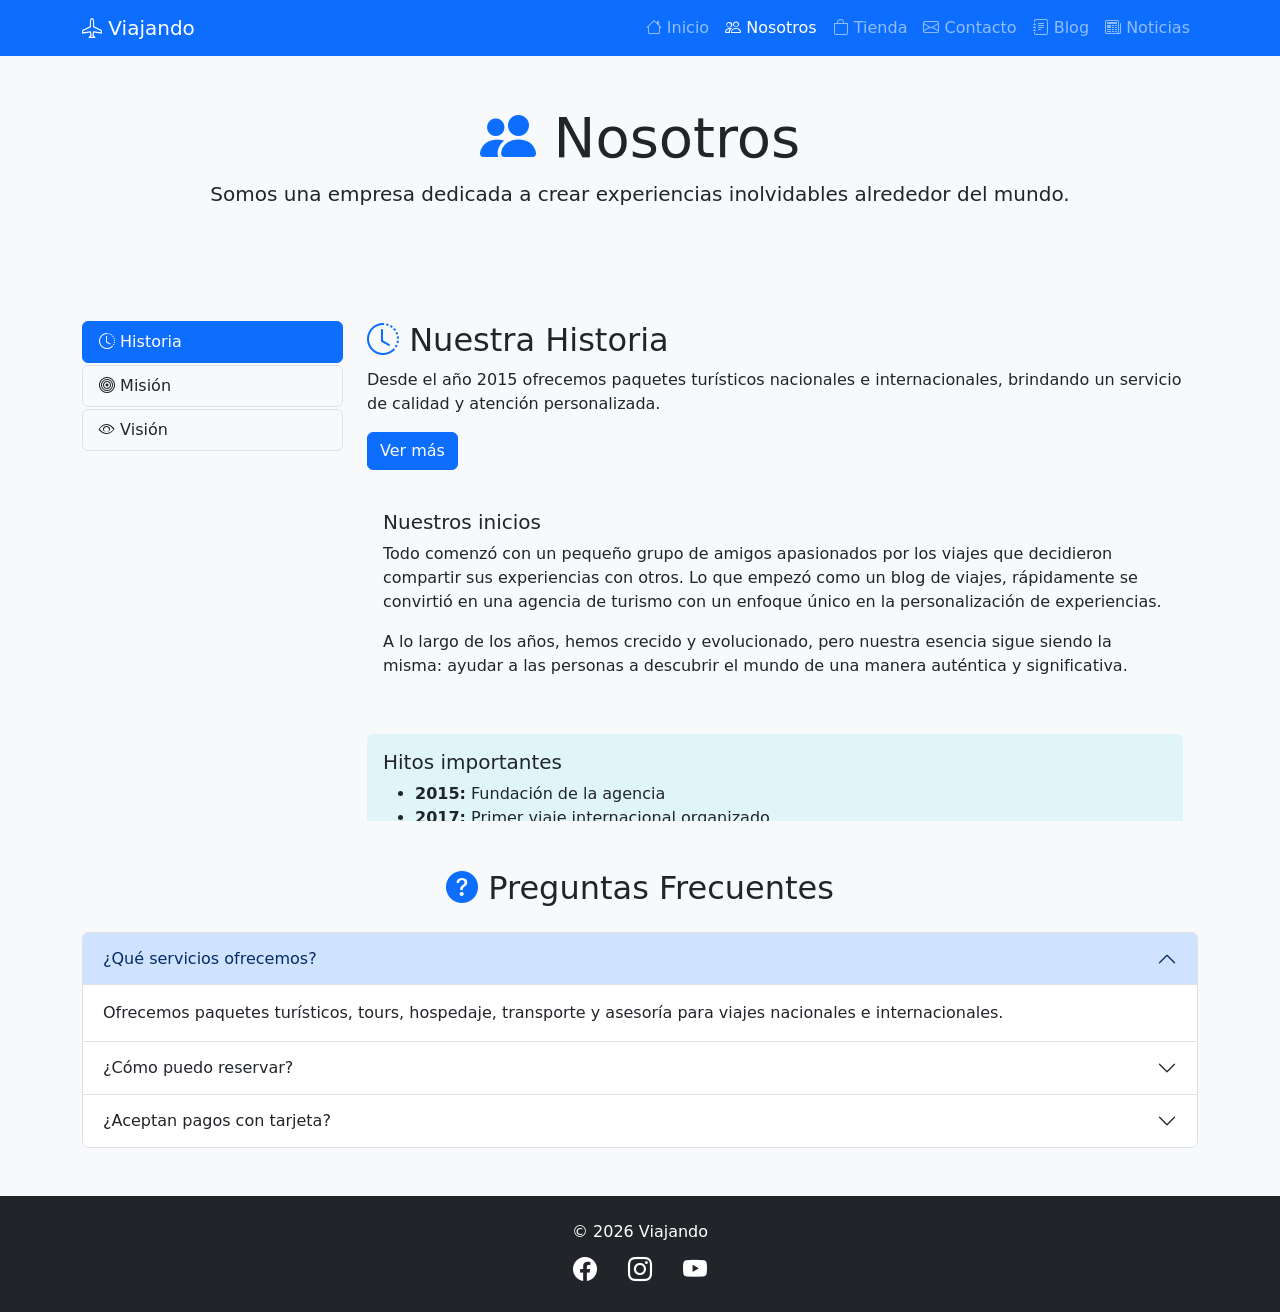
==== nosotros.html @ 7eadfa08 "Add files via upload" ====
<!doctype html>
<html lang="es">
<head>
    <meta charset="UTF-8">
    <meta name="viewport" content="width=device-width, initial-scale=1">

    <title>Nosotros | Viajando</title>

    <link href="https://cdn.jsdelivr.net/npm/bootstrap@5.3.7/dist/css/bootstrap.min.css" rel="stylesheet">

    <link rel="stylesheet"
        href="https://cdn.jsdelivr.net/npm/bootstrap-icons@1.13.1/font/bootstrap-icons.min.css">

    <link rel="stylesheet" href="styles/styles.css">

    <style>
        /* Estilos para el contenedor con scroll */
        .scroll-container {
            max-height: 500px;
            /* Altura máxima del contenedor con scroll */
            overflow-y: auto;
            /* Scroll vertical */
            padding-right: 15px;
            /* Espacio para el scroll */
            scroll-behavior: smooth;
            /* Transición suave al hacer scroll */
        }

        /* Estilos para el menú fijo */
        .menu-fijo {
            position: sticky;
            top: 80px;
            /* Espacio desde la parte superior */
        }

        /* Estilos para que las secciones ocupen todo el ancho */
        .scroll-container section {
            scroll-margin-top: 20px;
            /* Margen para que al hacer scroll no quede pegado al borde */
        }

        /* Estilo para el enlace activo en el menú */
        #menuNosotros .nav-link.active {
            background-color: #0d6efd;
            color: white !important;
            border-color: #0d6efd;
        }

        #menuNosotros .nav-link {
            color: #212529;
            border: 1px solid #dee2e6;
            border-radius: 0.375rem;
            margin-bottom: 0.125rem;
            cursor: pointer;
        }

        #menuNosotros .nav-link:hover {
            background-color: #e9ecef;
        }
    </style>
</head>

<body>

    <!-- NAVBAR -->

    <nav class="navbar navbar-expand-lg navbar-dark bg-primary sticky-top">
        <div class="container">

            <a class="navbar-brand" href="index.html">
                <i class="bi bi-airplane"></i>
                Viajando
            </a>

            <button class="navbar-toggler"
                type="button"
                data-bs-toggle="collapse"
                data-bs-target="#menu">

                <span class="navbar-toggler-icon"></span>

            </button>

            <div class="collapse navbar-collapse" id="menu">

                <ul class="navbar-nav ms-auto">

                    <li class="nav-item">
                        <a class="nav-link" href="index.html">
                            <i class="bi bi-house"></i>
                            Inicio
                        </a>
                    </li>

                    <li class="nav-item">
                        <a class="nav-link active" href="nosotros.html">
                            <i class="bi bi-people"></i>
                            Nosotros
                        </a>
                    </li>

                    <li class="nav-item">
                        <a class="nav-link" href="tienda.html">
                            <i class="bi bi-bag"></i>
                            Tienda
                        </a>
                    </li>

                    <li class="nav-item">
                        <a class="nav-link" href="contacto.html">
                            <i class="bi bi-envelope"></i>
                            Contacto
                        </a>
                    </li>

                    <li class="nav-item">
                        <a class="nav-link" href="blog.html">
                            <i class="bi bi-journal-text"></i>
                            Blog
                        </a>
                    </li>

                    <li class="nav-item">
                        <a class="nav-link" href="noticias.html">
                            <i class="bi bi-newspaper"></i>
                            Noticias
                        </a>
                    </li>

                </ul>

            </div>

        </div>
    </nav>

    <!-- CABECERA -->

    <section class="bg-light py-5 text-center">

        <div class="container">

            <h1 class="display-4">
                <i class="bi bi-people-fill text-primary"></i>
                Nosotros
            </h1>

            <p class="lead">
                Somos una empresa dedicada a crear experiencias inolvidables alrededor del mundo.
            </p>

        </div>

    </section>

    <!-- CONTENIDO PRINCIPAL -->

    <div class="container my-5">

        <div class="row">

            <!-- MENÚ FIJO IZQUIERDA -->
            <div class="col-md-3">

                <div id="menuNosotros" class="nav nav-pills flex-column menu-fijo">

                    <a class="nav-link" data-target="historia">
                        <i class="bi bi-clock-history"></i>
                        Historia
                    </a>

                    <a class="nav-link" data-target="mision">
                        <i class="bi bi-bullseye"></i>
                        Misión
                    </a>

                    <a class="nav-link" data-target="vision">
                        <i class="bi bi-eye"></i>
                        Visión
                    </a>

                </div>

            </div>

            <!-- CONTENIDO CON SCROLL DERECHA -->
            <div class="col-md-9">

                <div class="scroll-container" id="scrollContainer">

                    <!-- HISTORIA -->

                    <section id="historia" class="mb-5">

                        <h2>
                            <i class="bi bi-clock-history text-primary"></i>
                            Nuestra Historia
                        </h2>

                        <p>
                            Desde el año 2015 ofrecemos paquetes turísticos nacionales e internacionales,
                            brindando un servicio de calidad y atención personalizada.
                        </p>

                        <button
                            class="btn btn-primary"
                            data-bs-toggle="collapse"
                            data-bs-target="#collapseHistoria">

                            Ver más

                        </button>

                        <div class="collapse mt-3" id="collapseHistoria">

                            <div class="card card-body">

                                Hemos ayudado a miles de viajeros a conocer destinos como Brasil,
                                Punta Cana, Miami, Cancún y muchos lugares más.

                            </div>

                        </div>

                        <!-- Contenido adicional para hacer scroll -->
                        <div class="mt-4 p-3 bg-light rounded">
                            <h5>Nuestros inicios</h5>
                            <p>Todo comenzó con un pequeño grupo de amigos apasionados por los viajes que decidieron compartir sus experiencias con otros. Lo que empezó como un blog de viajes, rápidamente se convirtió en una agencia de turismo con un enfoque único en la personalización de experiencias.</p>
                            <p>A lo largo de los años, hemos crecido y evolucionado, pero nuestra esencia sigue siendo la misma: ayudar a las personas a descubrir el mundo de una manera auténtica y significativa.</p>
                        </div>

                        <div class="mt-4 p-3 bg-info bg-opacity-10 rounded">
                            <h5>Hitos importantes</h5>
                            <ul>
                                <li><strong>2015:</strong> Fundación de la agencia</li>
                                <li><strong>2017:</strong> Primer viaje internacional organizado</li>
                                <li><strong>2019:</strong> Alianza con hoteles de lujo en el Caribe</li>
                                <li><strong>2022:</strong> Lanzamiento de nuestra plataforma digital</li>
                                <li><strong>2024:</strong> Más de 10,000 viajeros satisfechos</li>
                            </ul>
                        </div>

                        <div class="mt-4 p-3 bg-success bg-opacity-10 rounded">
                            <h5>Testimonios</h5>
                            <blockquote class="blockquote">
                                <p>"Viajando transformó mi forma de ver el mundo. Cada viaje está cuidadosamente planeado y supera todas las expectativas."</p>
                                <footer class="blockquote-footer">María González, cliente desde 2018</footer>
                            </blockquote>
                            <blockquote class="blockquote mt-3">
                                <p>"La atención personalizada y el detalle en cada itinerario hacen que Viajando sea mi única opción para viajar."</p>
                                <footer class="blockquote-footer">Carlos Rodríguez, cliente desde 2020</footer>
                            </blockquote>
                        </div>

                    </section>

                    <!-- MISION -->

                    <section id="mision" class="mb-5">

                        <h2>
                            <i class="bi bi-bullseye text-success"></i>
                            Nuestra Misión
                        </h2>

                        <p>
                            Brindar experiencias únicas mediante paquetes turísticos accesibles,
                            seguros y personalizados.
                        </p>

                        <!-- Contenido adicional para hacer scroll -->
                        <div class="mt-4 p-3 bg-primary bg-opacity-10 rounded">
                            <h5>Nuestros valores</h5>
                            <div class="row">
                                <div class="col-md-6">
                                    <h6><i class="bi bi-check-circle-fill text-success"></i> Calidad</h6>
                                    <p>Seleccionamos cuidadosamente cada proveedor para garantizar la mejor experiencia.</p>
                                </div>
                                <div class="col-md-6">
                                    <h6><i class="bi bi-shield-fill-check text-success"></i> Seguridad</h6>
                                    <p>La seguridad de nuestros viajeros es nuestra máxima prioridad.</p>
                                </div>
                                <div class="col-md-6 mt-2">
                                    <h6><i class="bi bi-heart-fill text-success"></i> Pasión</h6>
                                    <p>Amamos lo que hacemos y eso se refleja en cada viaje que organizamos.</p>
                                </div>
                                <div class="col-md-6 mt-2">
                                    <h6><i class="bi bi-people-fill text-success"></i> Compromiso</h6>
                                    <p>Nos comprometemos a superar las expectativas de nuestros clientes.</p>
                                </div>
                            </div>
                        </div>

                        <div class="mt-4 p-3 bg-warning bg-opacity-10 rounded">
                            <h5>Nuestro compromiso</h5>
                            <p>En Viajando, no solo vendemos viajes; creamos experiencias que perduran en el tiempo. Cada itinerario está diseñado pensando en los intereses y necesidades específicas de cada viajero, asegurando que cada destino sea descubierto de manera única y personal.</p>
                            <p>Además, estamos comprometidos con el turismo sostenible y el respeto por las culturas locales que visitamos.</p>
                        </div>

                    </section>

                    <!-- VISION -->

                    <section id="vision">

                        <h2>
                            <i class="bi bi-eye text-danger"></i>
                            Nuestra Visión
                        </h2>

                        <p>
                            Ser la agencia de viajes líder del Perú ofreciendo servicios innovadores
                            y de alta calidad.
                        </p>

                        <!-- Contenido adicional para hacer scroll -->
                        <div class="mt-4 p-3 bg-danger bg-opacity-10 rounded">
                            <h5>Metas a futuro</h5>
                            <ul>
                                <li><strong>2026:</strong> Expandir nuestras operaciones a 5 países de Sudamérica</li>
                                <li><strong>2027:</strong> Desarrollar una app móvil con realidad aumentada</li>
                                <li><strong>2028:</strong> Establecer alianzas con comunidades locales para turismo sostenible</li>
                                <li><strong>2030:</strong> Ser reconocidos como la mejor agencia de viajes de Latinoamérica</li>
                            </ul>
                        </div>

                        <div class="mt-4 p-3 bg-secondary bg-opacity-10 rounded">
                            <h5>Innovación tecnológica</h5>
                            <p>Estamos invirtiendo en tecnología de vanguardia para ofrecer experiencias inmersivas a nuestros viajeros. Desde realidad virtual para explorar destinos antes de viajar, hasta inteligencia artificial para recomendar itinerarios personalizados.</p>
                            <p>Nuestro objetivo es combinar la calidez del servicio humano con la eficiencia de la tecnología moderna.</p>
                        </div>

                        <div class="mt-4 p-3 bg-primary bg-opacity-10 rounded">
                            <h5>Compromiso ambiental</h5>
                            <p>En Viajando, creemos en el turismo responsable. Por eso, compensamos la huella de carbono de todos nuestros viajes y trabajamos con proveedores que comparten nuestros valores de sostenibilidad.</p>
                            <p>Hemos plantado más de 5,000 árboles en colaboración con comunidades locales y seguimos comprometidos con proteger los destinos que amamos.</p>
                        </div>

                    </section>

                </div>

            </div>

        </div>

    </div>

    <!-- ACORDEON -->

    <section class="container my-5">

        <h2 class="text-center mb-4">

            <i class="bi bi-question-circle-fill text-primary"></i>

            Preguntas Frecuentes

        </h2>

        <div class="accordion" id="faq">

            <div class="accordion-item">

                <h2 class="accordion-header">

                    <button
                        class="accordion-button"
                        data-bs-toggle="collapse"
                        data-bs-target="#uno">

                        ¿Qué servicios ofrecemos?

                    </button>

                </h2>

                <div id="uno"
                    class="accordion-collapse collapse show"
                    data-bs-parent="#faq">

                    <div class="accordion-body">

                        Ofrecemos paquetes turísticos, tours, hospedaje,
                        transporte y asesoría para viajes nacionales e internacionales.

                    </div>

                </div>

            </div>

            <div class="accordion-item">

                <h2 class="accordion-header">

                    <button
                        class="accordion-button collapsed"
                        data-bs-toggle="collapse"
                        data-bs-target="#dos">

                        ¿Cómo puedo reservar?

                    </button>

                </h2>

                <div id="dos"
                    class="accordion-collapse collapse"
                    data-bs-parent="#faq">

                    <div class="accordion-body">

                        Puede reservar desde nuestra página web o visitando
                        cualquiera de nuestras oficinas.

                    </div>

                </div>

            </div>

            <div class="accordion-item">

                <h2 class="accordion-header">

                    <button
                        class="accordion-button collapsed"
                        data-bs-toggle="collapse"
                        data-bs-target="#tres">

                        ¿Aceptan pagos con tarjeta?

                    </button>

                </h2>

                <div id="tres"
                    class="accordion-collapse collapse"
                    data-bs-parent="#faq">

                    <div class="accordion-body">

                        Sí. Aceptamos tarjetas Visa, Mastercard,
                        transferencias bancarias y billeteras digitales.

                    </div>

                </div>

            </div>

        </div>

    </section>

    <!-- FOOTER -->

    <footer class="bg-dark text-white text-center p-4">

        <p class="mb-2">

            © 2026 Viajando

        </p>

        <i class="bi bi-facebook fs-4"></i>

        <i class="bi bi-instagram fs-4 mx-3"></i>

        <i class="bi bi-youtube fs-4"></i>

    </footer>

    <script src="https://cdn.jsdelivr.net/npm/bootstrap@5.3.7/dist/js/bootstrap.bundle.min.js"></script>

    <!-- JavaScript para manejar el scroll y los clics -->
    <script>
        document.addEventListener('DOMContentLoaded', function() {

            const scrollContainer = document.getElementById('scrollContainer');
            const menuLinks = document.querySelectorAll('#menuNosotros .nav-link');

            // Función para hacer scroll a una sección específica
            function scrollToSection(sectionId) {
                const section = document.getElementById(sectionId);
                if (section) {
                    // Calcular la posición del elemento dentro del contenedor con scroll
                    const containerRect = scrollContainer.getBoundingClientRect();
                    const sectionRect = section.getBoundingClientRect();

                    // Calcular el offset relativo al contenedor
                    const offset = sectionRect.top - containerRect.top + scrollContainer.scrollTop - 20;

                    // Hacer scroll suave
                    scrollContainer.scrollTo({
                        top: offset,
                        behavior: 'smooth'
                    });
                }
            }

            // Manejar clics en los enlaces del menú
            menuLinks.forEach(link => {
                link.addEventListener('click', function(e) {
                    e.preventDefault();

                    // Remover clase active de todos los enlaces
                    menuLinks.forEach(l => l.classList.remove('active'));

                    // Agregar clase active al enlace clickeado
                    this.classList.add('active');

                    // Obtener el ID de la sección destino
                    const targetId = this.getAttribute('data-target');
                    scrollToSection(targetId);
                });
            });

            // Detectar qué sección está visible en el scroll para actualizar el menú
            scrollContainer.addEventListener('scroll', function() {
                const sections = document.querySelectorAll('#scrollContainer section');

                let currentSection = '';
                const containerRect = scrollContainer.getBoundingClientRect();

                sections.forEach(section => {
                    const sectionRect = section.getBoundingClientRect();
                    // Verificar si la sección está visible en el contenedor
                    if (sectionRect.top >= containerRect.top && sectionRect.top < containerRect.bottom - 100) {
                        currentSection = section.id;
                    }
                });

                // Actualizar el menú
                menuLinks.forEach(link => {
                    link.classList.remove('active');
                    if (link.getAttribute('data-target') === currentSection) {
                        link.classList.add('active');
                    }
                });
            });

            // Activar el primer elemento por defecto
            if (menuLinks.length > 0) {
                menuLinks[0].classList.add('active');
            }
        });
    </script>

</body>
</html>
---- styles/styles.css ----
body{
    background-color:#f8f9fa;
}

/*
.carousel img{
    height:650px;
    object-fit:cover;
}*/

.card{
    transition:0.3s;
}

.card:hover{
    transform:scale(1.05);
}

footer i{
    font-size:25px;
    margin:10px;
}

.carousel-indicators [data-bs-target] {
    width: 14px;
    height: 14px;
    border-radius: 50%;
    margin: 0 6px;
}

.carousel-indicators .active {
    background-color: #0d6efd;
}
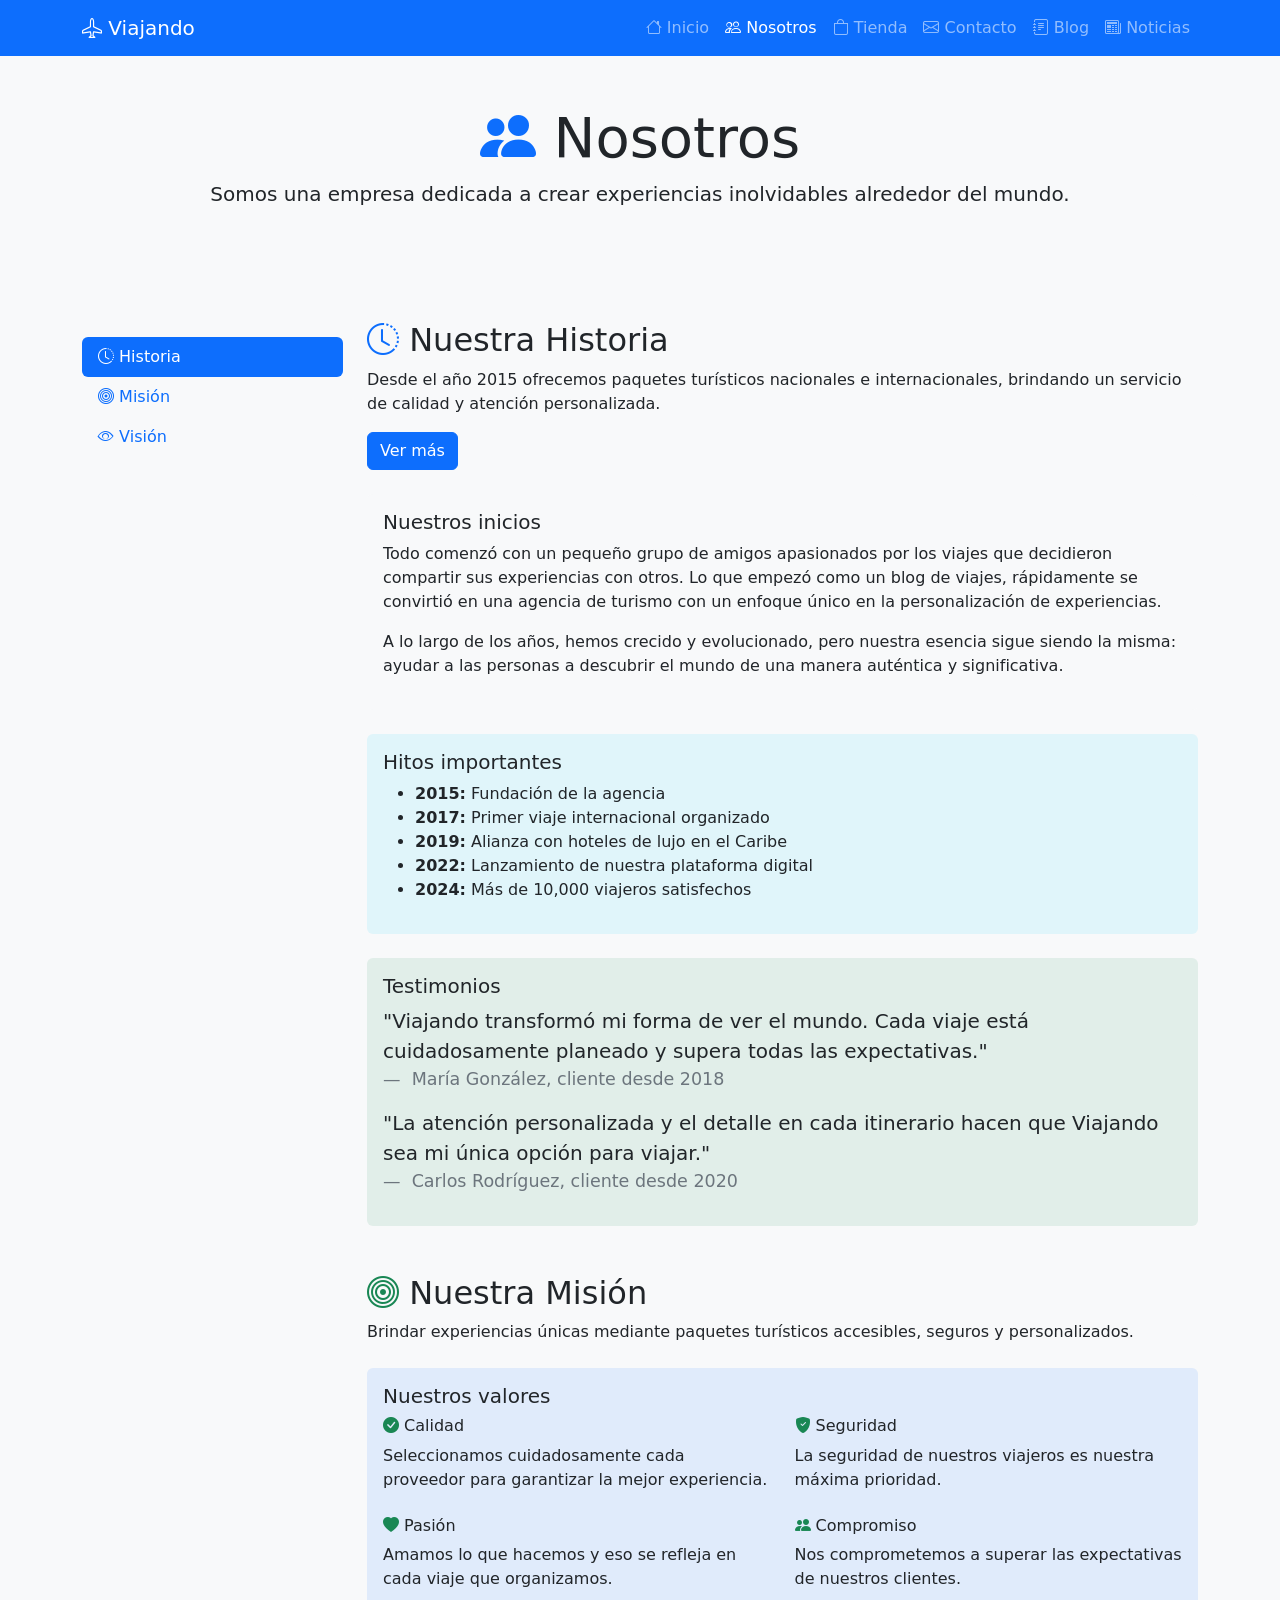
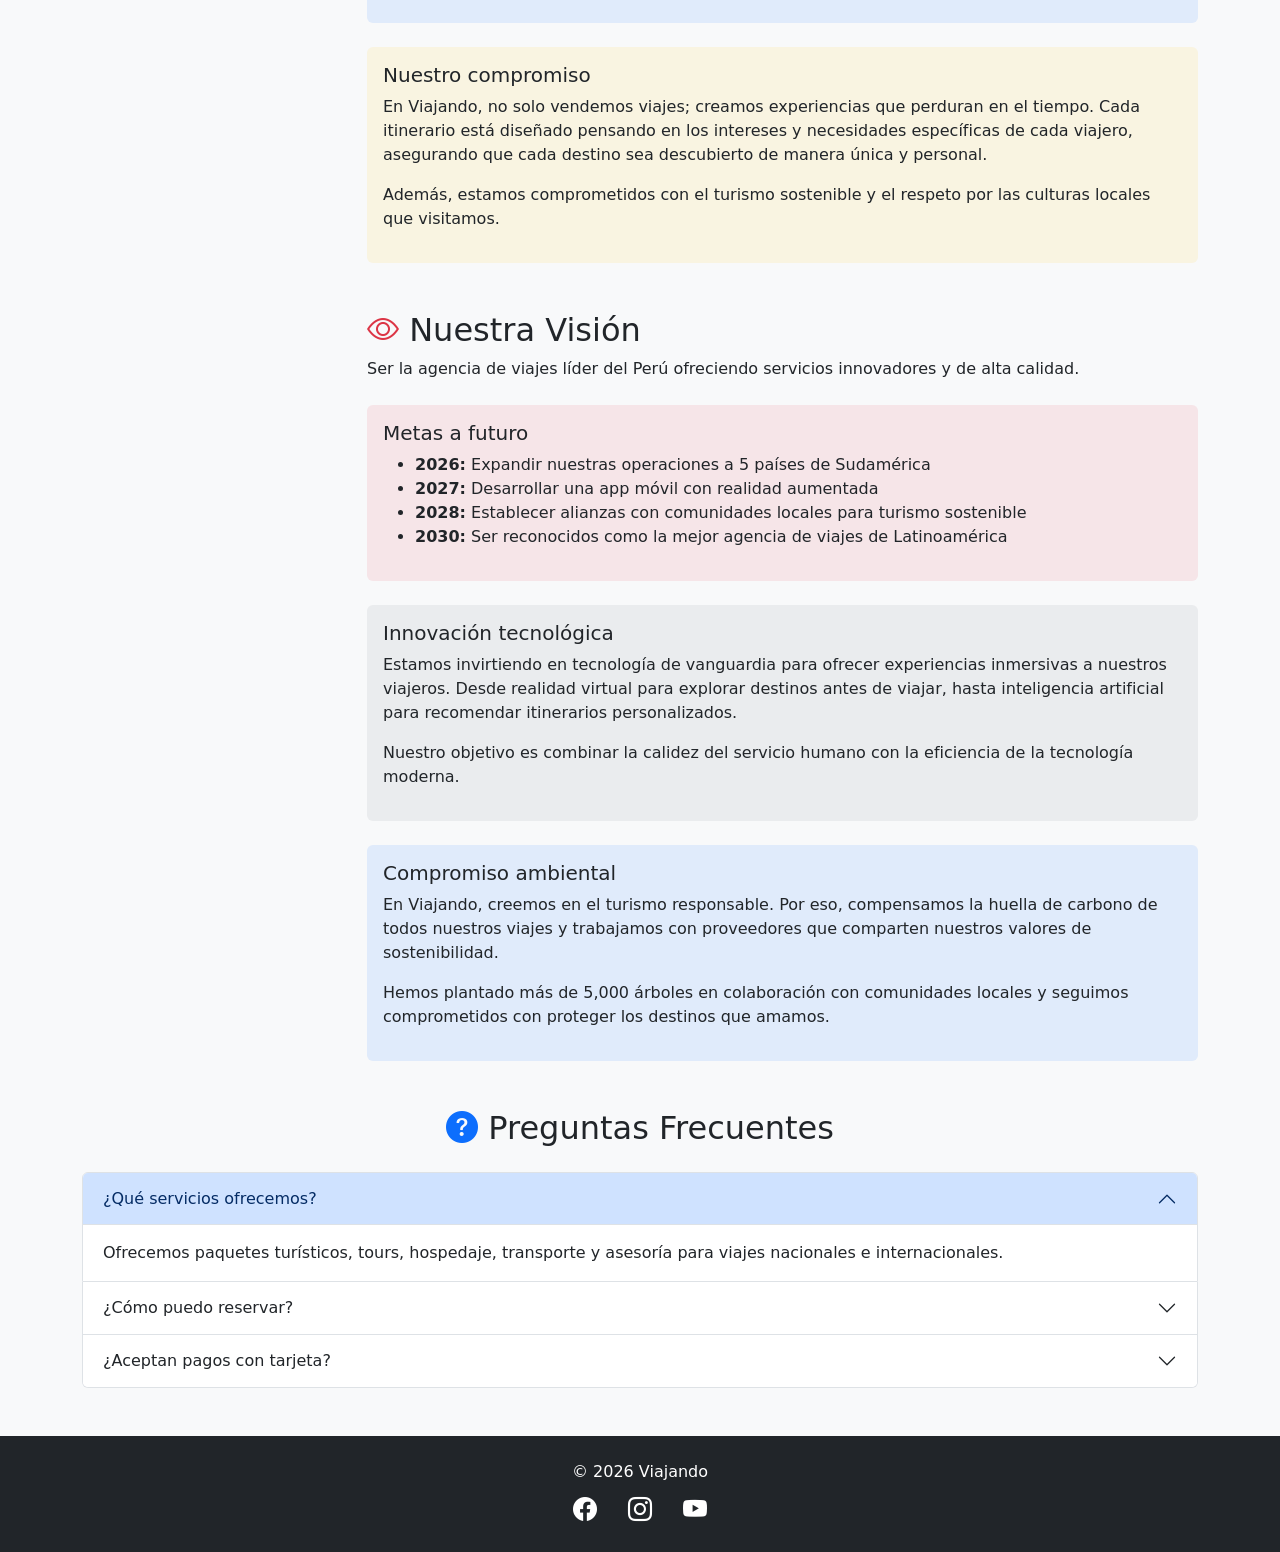
==== commit 3fd043b7: "Update nosotros.html" ====
--- a/nosotros.html
+++ b/nosotros.html
@@ -1,552 +1,438 @@
 <!doctype html>
 <html lang="es">
-<head>
-    <meta charset="UTF-8">
-    <meta name="viewport" content="width=device-width, initial-scale=1">
+  <head>
+    <meta charset="UTF-8" />
+    <meta name="viewport" content="width=device-width, initial-scale=1" />
 
     <title>Nosotros | Viajando</title>
 
-    <link href="https://cdn.jsdelivr.net/npm/bootstrap@5.3.7/dist/css/bootstrap.min.css" rel="stylesheet">
-
-    <link rel="stylesheet"
-        href="https://cdn.jsdelivr.net/npm/bootstrap-icons@1.13.1/font/bootstrap-icons.min.css">
-
-    <link rel="stylesheet" href="styles/styles.css">
-
-    <style>
-        /* Estilos para el contenedor con scroll */
-        .scroll-container {
-            max-height: 500px;
-            /* Altura máxima del contenedor con scroll */
-            overflow-y: auto;
-            /* Scroll vertical */
-            padding-right: 15px;
-            /* Espacio para el scroll */
-            scroll-behavior: smooth;
-            /* Transición suave al hacer scroll */
-        }
-
-        /* Estilos para el menú fijo */
-        .menu-fijo {
-            position: sticky;
-            top: 80px;
-            /* Espacio desde la parte superior */
-        }
-
-        /* Estilos para que las secciones ocupen todo el ancho */
-        .scroll-container section {
-            scroll-margin-top: 20px;
-            /* Margen para que al hacer scroll no quede pegado al borde */
-        }
-
-        /* Estilo para el enlace activo en el menú */
-        #menuNosotros .nav-link.active {
-            background-color: #0d6efd;
-            color: white !important;
-            border-color: #0d6efd;
-        }
-
-        #menuNosotros .nav-link {
-            color: #212529;
-            border: 1px solid #dee2e6;
-            border-radius: 0.375rem;
-            margin-bottom: 0.125rem;
-            cursor: pointer;
-        }
-
-        #menuNosotros .nav-link:hover {
-            background-color: #e9ecef;
-        }
-    </style>
-</head>
-
-<body>
-
-    <!-- NAVBAR -->
-
+    <link
+      href="https://cdn.jsdelivr.net/npm/bootstrap@5.3.7/dist/css/bootstrap.min.css"
+      rel="stylesheet"
+    />
+
+    <link
+      rel="stylesheet"
+      href="https://cdn.jsdelivr.net/npm/bootstrap-icons@1.13.1/font/bootstrap-icons.min.css"
+    />
+
+    <link rel="stylesheet" href="styles/styles.css" />
+  </head>
+
+  <body>
     <nav class="navbar navbar-expand-lg navbar-dark bg-primary sticky-top">
-        <div class="container">
-
-            <a class="navbar-brand" href="index.html">
-                <i class="bi bi-airplane"></i>
-                Viajando
+      <div class="container">
+        <a class="navbar-brand" href="index.html">
+          <i class="bi bi-airplane"></i>
+          Viajando
+        </a>
+
+        <button
+          class="navbar-toggler"
+          type="button"
+          data-bs-toggle="collapse"
+          data-bs-target="#menu"
+        >
+          <span class="navbar-toggler-icon"></span>
+        </button>
+
+        <div class="collapse navbar-collapse" id="menu">
+          <ul class="navbar-nav ms-auto">
+            <li class="nav-item">
+              <a class="nav-link" href="index.html">
+                <i class="bi bi-house"></i>
+                Inicio
+              </a>
+            </li>
+
+            <li class="nav-item">
+              <a class="nav-link active" href="nosotros.html">
+                <i class="bi bi-people"></i>
+                Nosotros
+              </a>
+            </li>
+
+            <li class="nav-item">
+              <a class="nav-link" href="tienda.html">
+                <i class="bi bi-bag"></i>
+                Tienda
+              </a>
+            </li>
+
+            <li class="nav-item">
+              <a class="nav-link" href="contacto.html">
+                <i class="bi bi-envelope"></i>
+                Contacto
+              </a>
+            </li>
+
+            <li class="nav-item">
+              <a class="nav-link" href="blog.html">
+                <i class="bi bi-journal-text"></i>
+                Blog
+              </a>
+            </li>
+
+            <li class="nav-item">
+              <a class="nav-link" href="noticias.html">
+                <i class="bi bi-newspaper"></i>
+                Noticias
+              </a>
+            </li>
+          </ul>
+        </div>
+      </div>
+    </nav>
+
+    <section class="bg-light py-5 text-center">
+      <div class="container">
+        <h1 class="display-4">
+          <i class="bi bi-people-fill text-primary"></i>
+          Nosotros
+        </h1>
+
+        <p class="lead">
+          Somos una empresa dedicada a crear experiencias inolvidables alrededor
+          del mundo.
+        </p>
+      </div>
+    </section>
+
+    <div class="container my-5">
+      <div class="row">
+        <div class="col-md-3">
+          <div class="nav nav-pills flex-column sticky-top pt-3">
+            <a class="nav-link active" href="#historia">
+              <i class="bi bi-clock-history"></i>
+              Historia
             </a>
 
-            <button class="navbar-toggler"
-                type="button"
-                data-bs-toggle="collapse"
-                data-bs-target="#menu">
-
-                <span class="navbar-toggler-icon"></span>
-
+            <a class="nav-link" href="#mision">
+              <i class="bi bi-bullseye"></i>
+              Misión
+            </a>
+
+            <a class="nav-link" href="#vision">
+              <i class="bi bi-eye"></i>
+              Visión
+            </a>
+          </div>
+        </div>
+
+        <div class="col-md-9">
+          <section id="historia" class="mb-5">
+            <h2>
+              <i class="bi bi-clock-history text-primary"></i>
+              Nuestra Historia
+            </h2>
+
+            <p>
+              Desde el año 2015 ofrecemos paquetes turísticos nacionales e
+              internacionales, brindando un servicio de calidad y atención
+              personalizada.
+            </p>
+
+            <button
+              class="btn btn-primary"
+              data-bs-toggle="collapse"
+              data-bs-target="#collapseHistoria"
+            >
+              Ver más
             </button>
 
-            <div class="collapse navbar-collapse" id="menu">
-
-                <ul class="navbar-nav ms-auto">
-
-                    <li class="nav-item">
-                        <a class="nav-link" href="index.html">
-                            <i class="bi bi-house"></i>
-                            Inicio
-                        </a>
-                    </li>
-
-                    <li class="nav-item">
-                        <a class="nav-link active" href="nosotros.html">
-                            <i class="bi bi-people"></i>
-                            Nosotros
-                        </a>
-                    </li>
-
-                    <li class="nav-item">
-                        <a class="nav-link" href="tienda.html">
-                            <i class="bi bi-bag"></i>
-                            Tienda
-                        </a>
-                    </li>
-
-                    <li class="nav-item">
-                        <a class="nav-link" href="contacto.html">
-                            <i class="bi bi-envelope"></i>
-                            Contacto
-                        </a>
-                    </li>
-
-                    <li class="nav-item">
-                        <a class="nav-link" href="blog.html">
-                            <i class="bi bi-journal-text"></i>
-                            Blog
-                        </a>
-                    </li>
-
-                    <li class="nav-item">
-                        <a class="nav-link" href="noticias.html">
-                            <i class="bi bi-newspaper"></i>
-                            Noticias
-                        </a>
-                    </li>
-
-                </ul>
-
-            </div>
-
-        </div>
-    </nav>
-
-    <!-- CABECERA -->
-
-    <section class="bg-light py-5 text-center">
-
-        <div class="container">
-
-            <h1 class="display-4">
-                <i class="bi bi-people-fill text-primary"></i>
-                Nosotros
-            </h1>
-
-            <p class="lead">
-                Somos una empresa dedicada a crear experiencias inolvidables alrededor del mundo.
+            <div class="collapse mt-3" id="collapseHistoria">
+              <div class="card card-body">
+                Hemos ayudado a miles de viajeros a conocer destinos como
+                Brasil, Punta Cana, Miami, Cancún y muchos lugares más.
+              </div>
+            </div>
+
+            <div class="mt-4 p-3 bg-light rounded">
+              <h5>Nuestros inicios</h5>
+              <p>
+                Todo comenzó con un pequeño grupo de amigos apasionados por los
+                viajes que decidieron compartir sus experiencias con otros. Lo
+                que empezó como un blog de viajes, rápidamente se convirtió en
+                una agencia de turismo con un enfoque único en la
+                personalización de experiencias.
+              </p>
+              <p>
+                A lo largo de los años, hemos crecido y evolucionado, pero
+                nuestra esencia sigue siendo la misma: ayudar a las personas a
+                descubrir el mundo de una manera auténtica y significativa.
+              </p>
+            </div>
+
+            <div class="mt-4 p-3 bg-info bg-opacity-10 rounded">
+              <h5>Hitos importantes</h5>
+              <ul>
+                <li><strong>2015:</strong> Fundación de la agencia</li>
+                <li>
+                  <strong>2017:</strong> Primer viaje internacional organizado
+                </li>
+                <li>
+                  <strong>2019:</strong> Alianza con hoteles de lujo en el
+                  Caribe
+                </li>
+                <li>
+                  <strong>2022:</strong> Lanzamiento de nuestra plataforma
+                  digital
+                </li>
+                <li>
+                  <strong>2024:</strong> Más de 10,000 viajeros satisfechos
+                </li>
+              </ul>
+            </div>
+
+            <div class="mt-4 p-3 bg-success bg-opacity-10 rounded">
+              <h5>Testimonios</h5>
+              <blockquote class="blockquote">
+                <p>
+                  "Viajando transformó mi forma de ver el mundo. Cada viaje está
+                  cuidadosamente planeado y supera todas las expectativas."
+                </p>
+                <footer class="blockquote-footer">
+                  María González, cliente desde 2018
+                </footer>
+              </blockquote>
+              <blockquote class="blockquote mt-3">
+                <p>
+                  "La atención personalizada y el detalle en cada itinerario
+                  hacen que Viajando sea mi única opción para viajar."
+                </p>
+                <footer class="blockquote-footer">
+                  Carlos Rodríguez, cliente desde 2020
+                </footer>
+              </blockquote>
+            </div>
+          </section>
+
+          <section id="mision" class="mb-5">
+            <h2>
+              <i class="bi bi-bullseye text-success"></i>
+              Nuestra Misión
+            </h2>
+
+            <p>
+              Brindar experiencias únicas mediante paquetes turísticos
+              accesibles, seguros y personalizados.
             </p>
 
-        </div>
-
+            <div class="mt-4 p-3 bg-primary bg-opacity-10 rounded">
+              <h5>Nuestros valores</h5>
+              <div class="row">
+                <div class="col-md-6">
+                  <h6>
+                    <i class="bi bi-check-circle-fill text-success"></i>
+                    Calidad
+                  </h6>
+                  <p>
+                    Seleccionamos cuidadosamente cada proveedor para garantizar
+                    la mejor experiencia.
+                  </p>
+                </div>
+                <div class="col-md-6">
+                  <h6>
+                    <i class="bi bi-shield-fill-check text-success"></i>
+                    Seguridad
+                  </h6>
+                  <p>
+                    La seguridad de nuestros viajeros es nuestra máxima
+                    prioridad.
+                  </p>
+                </div>
+                <div class="col-md-6 mt-2">
+                  <h6><i class="bi bi-heart-fill text-success"></i> Pasión</h6>
+                  <p>
+                    Amamos lo que hacemos y eso se refleja en cada viaje que
+                    organizamos.
+                  </p>
+                </div>
+                <div class="col-md-6 mt-2">
+                  <h6>
+                    <i class="bi bi-people-fill text-success"></i> Compromiso
+                  </h6>
+                  <p>
+                    Nos comprometemos a superar las expectativas de nuestros
+                    clientes.
+                  </p>
+                </div>
+              </div>
+            </div>
+
+            <div class="mt-4 p-3 bg-warning bg-opacity-10 rounded">
+              <h5>Nuestro compromiso</h5>
+              <p>
+                En Viajando, no solo vendemos viajes; creamos experiencias que
+                perduran en el tiempo. Cada itinerario está diseñado pensando en
+                los intereses y necesidades específicas de cada viajero,
+                asegurando que cada destino sea descubierto de manera única y
+                personal.
+              </p>
+              <p>
+                Además, estamos comprometidos con el turismo sostenible y el
+                respeto por las culturas locales que visitamos.
+              </p>
+            </div>
+          </section>
+
+          <section id="vision">
+            <h2>
+              <i class="bi bi-eye text-danger"></i>
+              Nuestra Visión
+            </h2>
+
+            <p>
+              Ser la agencia de viajes líder del Perú ofreciendo servicios
+              innovadores y de alta calidad.
+            </p>
+            <div class="mt-4 p-3 bg-danger bg-opacity-10 rounded">
+              <h5>Metas a futuro</h5>
+              <ul>
+                <li>
+                  <strong>2026:</strong> Expandir nuestras operaciones a 5
+                  países de Sudamérica
+                </li>
+                <li>
+                  <strong>2027:</strong> Desarrollar una app móvil con realidad
+                  aumentada
+                </li>
+                <li>
+                  <strong>2028:</strong> Establecer alianzas con comunidades
+                  locales para turismo sostenible
+                </li>
+                <li>
+                  <strong>2030:</strong> Ser reconocidos como la mejor agencia
+                  de viajes de Latinoamérica
+                </li>
+              </ul>
+            </div>
+
+            <div class="mt-4 p-3 bg-secondary bg-opacity-10 rounded">
+              <h5>Innovación tecnológica</h5>
+              <p>
+                Estamos invirtiendo en tecnología de vanguardia para ofrecer
+                experiencias inmersivas a nuestros viajeros. Desde realidad
+                virtual para explorar destinos antes de viajar, hasta
+                inteligencia artificial para recomendar itinerarios
+                personalizados.
+              </p>
+              <p>
+                Nuestro objetivo es combinar la calidez del servicio humano con
+                la eficiencia de la tecnología moderna.
+              </p>
+            </div>
+
+            <div class="mt-4 p-3 bg-primary bg-opacity-10 rounded">
+              <h5>Compromiso ambiental</h5>
+              <p>
+                En Viajando, creemos en el turismo responsable. Por eso,
+                compensamos la huella de carbono de todos nuestros viajes y
+                trabajamos con proveedores que comparten nuestros valores de
+                sostenibilidad.
+              </p>
+              <p>
+                Hemos plantado más de 5,000 árboles en colaboración con
+                comunidades locales y seguimos comprometidos con proteger los
+                destinos que amamos.
+              </p>
+            </div>
+          </section>
+        </div>
+      </div>
+    </div>
+
+    <section class="container my-5">
+      <h2 class="text-center mb-4">
+        <i class="bi bi-question-circle-fill text-primary"></i>
+
+        Preguntas Frecuentes
+      </h2>
+
+      <div class="accordion" id="faq">
+        <div class="accordion-item">
+          <h2 class="accordion-header">
+            <button
+              class="accordion-button"
+              data-bs-toggle="collapse"
+              data-bs-target="#uno"
+            >
+              ¿Qué servicios ofrecemos?
+            </button>
+          </h2>
+
+          <div
+            id="uno"
+            class="accordion-collapse collapse show"
+            data-bs-parent="#faq"
+          >
+            <div class="accordion-body">
+              Ofrecemos paquetes turísticos, tours, hospedaje, transporte y
+              asesoría para viajes nacionales e internacionales.
+            </div>
+          </div>
+        </div>
+
+        <div class="accordion-item">
+          <h2 class="accordion-header">
+            <button
+              class="accordion-button collapsed"
+              data-bs-toggle="collapse"
+              data-bs-target="#dos"
+            >
+              ¿Cómo puedo reservar?
+            </button>
+          </h2>
+
+          <div
+            id="dos"
+            class="accordion-collapse collapse"
+            data-bs-parent="#faq"
+          >
+            <div class="accordion-body">
+              Puede reservar desde nuestra página web o visitando cualquiera de
+              nuestras oficinas.
+            </div>
+          </div>
+        </div>
+
+        <div class="accordion-item">
+          <h2 class="accordion-header">
+            <button
+              class="accordion-button collapsed"
+              data-bs-toggle="collapse"
+              data-bs-target="#tres"
+            >
+              ¿Aceptan pagos con tarjeta?
+            </button>
+          </h2>
+
+          <div
+            id="tres"
+            class="accordion-collapse collapse"
+            data-bs-parent="#faq"
+          >
+            <div class="accordion-body">
+              Sí. Aceptamos tarjetas Visa, Mastercard, transferencias bancarias
+              y billeteras digitales.
+            </div>
+          </div>
+        </div>
+      </div>
     </section>
 
-    <!-- CONTENIDO PRINCIPAL -->
-
-    <div class="container my-5">
-
-        <div class="row">
-
-            <!-- MENÚ FIJO IZQUIERDA -->
-            <div class="col-md-3">
-
-                <div id="menuNosotros" class="nav nav-pills flex-column menu-fijo">
-
-                    <a class="nav-link" data-target="historia">
-                        <i class="bi bi-clock-history"></i>
-                        Historia
-                    </a>
-
-                    <a class="nav-link" data-target="mision">
-                        <i class="bi bi-bullseye"></i>
-                        Misión
-                    </a>
-
-                    <a class="nav-link" data-target="vision">
-                        <i class="bi bi-eye"></i>
-                        Visión
-                    </a>
-
-                </div>
-
-            </div>
-
-            <!-- CONTENIDO CON SCROLL DERECHA -->
-            <div class="col-md-9">
-
-                <div class="scroll-container" id="scrollContainer">
-
-                    <!-- HISTORIA -->
-
-                    <section id="historia" class="mb-5">
-
-                        <h2>
-                            <i class="bi bi-clock-history text-primary"></i>
-                            Nuestra Historia
-                        </h2>
-
-                        <p>
-                            Desde el año 2015 ofrecemos paquetes turísticos nacionales e internacionales,
-                            brindando un servicio de calidad y atención personalizada.
-                        </p>
-
-                        <button
-                            class="btn btn-primary"
-                            data-bs-toggle="collapse"
-                            data-bs-target="#collapseHistoria">
-
-                            Ver más
-
-                        </button>
-
-                        <div class="collapse mt-3" id="collapseHistoria">
-
-                            <div class="card card-body">
-
-                                Hemos ayudado a miles de viajeros a conocer destinos como Brasil,
-                                Punta Cana, Miami, Cancún y muchos lugares más.
-
-                            </div>
-
-                        </div>
-
-                        <!-- Contenido adicional para hacer scroll -->
-                        <div class="mt-4 p-3 bg-light rounded">
-                            <h5>Nuestros inicios</h5>
-                            <p>Todo comenzó con un pequeño grupo de amigos apasionados por los viajes que decidieron compartir sus experiencias con otros. Lo que empezó como un blog de viajes, rápidamente se convirtió en una agencia de turismo con un enfoque único en la personalización de experiencias.</p>
-                            <p>A lo largo de los años, hemos crecido y evolucionado, pero nuestra esencia sigue siendo la misma: ayudar a las personas a descubrir el mundo de una manera auténtica y significativa.</p>
-                        </div>
-
-                        <div class="mt-4 p-3 bg-info bg-opacity-10 rounded">
-                            <h5>Hitos importantes</h5>
-                            <ul>
-                                <li><strong>2015:</strong> Fundación de la agencia</li>
-                                <li><strong>2017:</strong> Primer viaje internacional organizado</li>
-                                <li><strong>2019:</strong> Alianza con hoteles de lujo en el Caribe</li>
-                                <li><strong>2022:</strong> Lanzamiento de nuestra plataforma digital</li>
-                                <li><strong>2024:</strong> Más de 10,000 viajeros satisfechos</li>
-                            </ul>
-                        </div>
-
-                        <div class="mt-4 p-3 bg-success bg-opacity-10 rounded">
-                            <h5>Testimonios</h5>
-                            <blockquote class="blockquote">
-                                <p>"Viajando transformó mi forma de ver el mundo. Cada viaje está cuidadosamente planeado y supera todas las expectativas."</p>
-                                <footer class="blockquote-footer">María González, cliente desde 2018</footer>
-                            </blockquote>
-                            <blockquote class="blockquote mt-3">
-                                <p>"La atención personalizada y el detalle en cada itinerario hacen que Viajando sea mi única opción para viajar."</p>
-                                <footer class="blockquote-footer">Carlos Rodríguez, cliente desde 2020</footer>
-                            </blockquote>
-                        </div>
-
-                    </section>
-
-                    <!-- MISION -->
-
-                    <section id="mision" class="mb-5">
-
-                        <h2>
-                            <i class="bi bi-bullseye text-success"></i>
-                            Nuestra Misión
-                        </h2>
-
-                        <p>
-                            Brindar experiencias únicas mediante paquetes turísticos accesibles,
-                            seguros y personalizados.
-                        </p>
-
-                        <!-- Contenido adicional para hacer scroll -->
-                        <div class="mt-4 p-3 bg-primary bg-opacity-10 rounded">
-                            <h5>Nuestros valores</h5>
-                            <div class="row">
-                                <div class="col-md-6">
-                                    <h6><i class="bi bi-check-circle-fill text-success"></i> Calidad</h6>
-                                    <p>Seleccionamos cuidadosamente cada proveedor para garantizar la mejor experiencia.</p>
-                                </div>
-                                <div class="col-md-6">
-                                    <h6><i class="bi bi-shield-fill-check text-success"></i> Seguridad</h6>
-                                    <p>La seguridad de nuestros viajeros es nuestra máxima prioridad.</p>
-                                </div>
-                                <div class="col-md-6 mt-2">
-                                    <h6><i class="bi bi-heart-fill text-success"></i> Pasión</h6>
-                                    <p>Amamos lo que hacemos y eso se refleja en cada viaje que organizamos.</p>
-                                </div>
-                                <div class="col-md-6 mt-2">
-                                    <h6><i class="bi bi-people-fill text-success"></i> Compromiso</h6>
-                                    <p>Nos comprometemos a superar las expectativas de nuestros clientes.</p>
-                                </div>
-                            </div>
-                        </div>
-
-                        <div class="mt-4 p-3 bg-warning bg-opacity-10 rounded">
-                            <h5>Nuestro compromiso</h5>
-                            <p>En Viajando, no solo vendemos viajes; creamos experiencias que perduran en el tiempo. Cada itinerario está diseñado pensando en los intereses y necesidades específicas de cada viajero, asegurando que cada destino sea descubierto de manera única y personal.</p>
-                            <p>Además, estamos comprometidos con el turismo sostenible y el respeto por las culturas locales que visitamos.</p>
-                        </div>
-
-                    </section>
-
-                    <!-- VISION -->
-
-                    <section id="vision">
-
-                        <h2>
-                            <i class="bi bi-eye text-danger"></i>
-                            Nuestra Visión
-                        </h2>
-
-                        <p>
-                            Ser la agencia de viajes líder del Perú ofreciendo servicios innovadores
-                            y de alta calidad.
-                        </p>
-
-                        <!-- Contenido adicional para hacer scroll -->
-                        <div class="mt-4 p-3 bg-danger bg-opacity-10 rounded">
-                            <h5>Metas a futuro</h5>
-                            <ul>
-                                <li><strong>2026:</strong> Expandir nuestras operaciones a 5 países de Sudamérica</li>
-                                <li><strong>2027:</strong> Desarrollar una app móvil con realidad aumentada</li>
-                                <li><strong>2028:</strong> Establecer alianzas con comunidades locales para turismo sostenible</li>
-                                <li><strong>2030:</strong> Ser reconocidos como la mejor agencia de viajes de Latinoamérica</li>
-                            </ul>
-                        </div>
-
-                        <div class="mt-4 p-3 bg-secondary bg-opacity-10 rounded">
-                            <h5>Innovación tecnológica</h5>
-                            <p>Estamos invirtiendo en tecnología de vanguardia para ofrecer experiencias inmersivas a nuestros viajeros. Desde realidad virtual para explorar destinos antes de viajar, hasta inteligencia artificial para recomendar itinerarios personalizados.</p>
-                            <p>Nuestro objetivo es combinar la calidez del servicio humano con la eficiencia de la tecnología moderna.</p>
-                        </div>
-
-                        <div class="mt-4 p-3 bg-primary bg-opacity-10 rounded">
-                            <h5>Compromiso ambiental</h5>
-                            <p>En Viajando, creemos en el turismo responsable. Por eso, compensamos la huella de carbono de todos nuestros viajes y trabajamos con proveedores que comparten nuestros valores de sostenibilidad.</p>
-                            <p>Hemos plantado más de 5,000 árboles en colaboración con comunidades locales y seguimos comprometidos con proteger los destinos que amamos.</p>
-                        </div>
-
-                    </section>
-
-                </div>
-
-            </div>
-
-        </div>
-
-    </div>
-
-    <!-- ACORDEON -->
-
-    <section class="container my-5">
-
-        <h2 class="text-center mb-4">
-
-            <i class="bi bi-question-circle-fill text-primary"></i>
-
-            Preguntas Frecuentes
-
-        </h2>
-
-        <div class="accordion" id="faq">
-
-            <div class="accordion-item">
-
-                <h2 class="accordion-header">
-
-                    <button
-                        class="accordion-button"
-                        data-bs-toggle="collapse"
-                        data-bs-target="#uno">
-
-                        ¿Qué servicios ofrecemos?
-
-                    </button>
-
-                </h2>
-
-                <div id="uno"
-                    class="accordion-collapse collapse show"
-                    data-bs-parent="#faq">
-
-                    <div class="accordion-body">
-
-                        Ofrecemos paquetes turísticos, tours, hospedaje,
-                        transporte y asesoría para viajes nacionales e internacionales.
-
-                    </div>
-
-                </div>
-
-            </div>
-
-            <div class="accordion-item">
-
-                <h2 class="accordion-header">
-
-                    <button
-                        class="accordion-button collapsed"
-                        data-bs-toggle="collapse"
-                        data-bs-target="#dos">
-
-                        ¿Cómo puedo reservar?
-
-                    </button>
-
-                </h2>
-
-                <div id="dos"
-                    class="accordion-collapse collapse"
-                    data-bs-parent="#faq">
-
-                    <div class="accordion-body">
-
-                        Puede reservar desde nuestra página web o visitando
-                        cualquiera de nuestras oficinas.
-
-                    </div>
-
-                </div>
-
-            </div>
-
-            <div class="accordion-item">
-
-                <h2 class="accordion-header">
-
-                    <button
-                        class="accordion-button collapsed"
-                        data-bs-toggle="collapse"
-                        data-bs-target="#tres">
-
-                        ¿Aceptan pagos con tarjeta?
-
-                    </button>
-
-                </h2>
-
-                <div id="tres"
-                    class="accordion-collapse collapse"
-                    data-bs-parent="#faq">
-
-                    <div class="accordion-body">
-
-                        Sí. Aceptamos tarjetas Visa, Mastercard,
-                        transferencias bancarias y billeteras digitales.
-
-                    </div>
-
-                </div>
-
-            </div>
-
-        </div>
-
-    </section>
-
-    <!-- FOOTER -->
-
     <footer class="bg-dark text-white text-center p-4">
-
-        <p class="mb-2">
-
-            © 2026 Viajando
-
-        </p>
-
-        <i class="bi bi-facebook fs-4"></i>
-
-        <i class="bi bi-instagram fs-4 mx-3"></i>
-
-        <i class="bi bi-youtube fs-4"></i>
-
+      <p class="mb-2">© 2026 Viajando</p>
+
+      <i class="bi bi-facebook fs-4"></i>
+
+      <i class="bi bi-instagram fs-4 mx-3"></i>
+
+      <i class="bi bi-youtube fs-4"></i>
     </footer>
 
     <script src="https://cdn.jsdelivr.net/npm/bootstrap@5.3.7/dist/js/bootstrap.bundle.min.js"></script>
 
-    <!-- JavaScript para manejar el scroll y los clics -->
-    <script>
-        document.addEventListener('DOMContentLoaded', function() {
-
-            const scrollContainer = document.getElementById('scrollContainer');
-            const menuLinks = document.querySelectorAll('#menuNosotros .nav-link');
-
-            // Función para hacer scroll a una sección específica
-            function scrollToSection(sectionId) {
-                const section = document.getElementById(sectionId);
-                if (section) {
-                    // Calcular la posición del elemento dentro del contenedor con scroll
-                    const containerRect = scrollContainer.getBoundingClientRect();
-                    const sectionRect = section.getBoundingClientRect();
-
-                    // Calcular el offset relativo al contenedor
-                    const offset = sectionRect.top - containerRect.top + scrollContainer.scrollTop - 20;
-
-                    // Hacer scroll suave
-                    scrollContainer.scrollTo({
-                        top: offset,
-                        behavior: 'smooth'
-                    });
-                }
-            }
-
-            // Manejar clics en los enlaces del menú
-            menuLinks.forEach(link => {
-                link.addEventListener('click', function(e) {
-                    e.preventDefault();
-
-                    // Remover clase active de todos los enlaces
-                    menuLinks.forEach(l => l.classList.remove('active'));
-
-                    // Agregar clase active al enlace clickeado
-                    this.classList.add('active');
-
-                    // Obtener el ID de la sección destino
-                    const targetId = this.getAttribute('data-target');
-                    scrollToSection(targetId);
-                });
-            });
-
-            // Detectar qué sección está visible en el scroll para actualizar el menú
-            scrollContainer.addEventListener('scroll', function() {
-                const sections = document.querySelectorAll('#scrollContainer section');
-
-                let currentSection = '';
-                const containerRect = scrollContainer.getBoundingClientRect();
-
-                sections.forEach(section => {
-                    const sectionRect = section.getBoundingClientRect();
-                    // Verificar si la sección está visible en el contenedor
-                    if (sectionRect.top >= containerRect.top && sectionRect.top < containerRect.bottom - 100) {
-                        currentSection = section.id;
-                    }
-                });
-
-                // Actualizar el menú
-                menuLinks.forEach(link => {
-                    link.classList.remove('active');
-                    if (link.getAttribute('data-target') === currentSection) {
-                        link.classList.add('active');
-                    }
-                });
-            });
-
-            // Activar el primer elemento por defecto
-            if (menuLinks.length > 0) {
-                menuLinks[0].classList.add('active');
-            }
-        });
-    </script>
-
-</body>
-</html>+   
+  </body>
+</html>
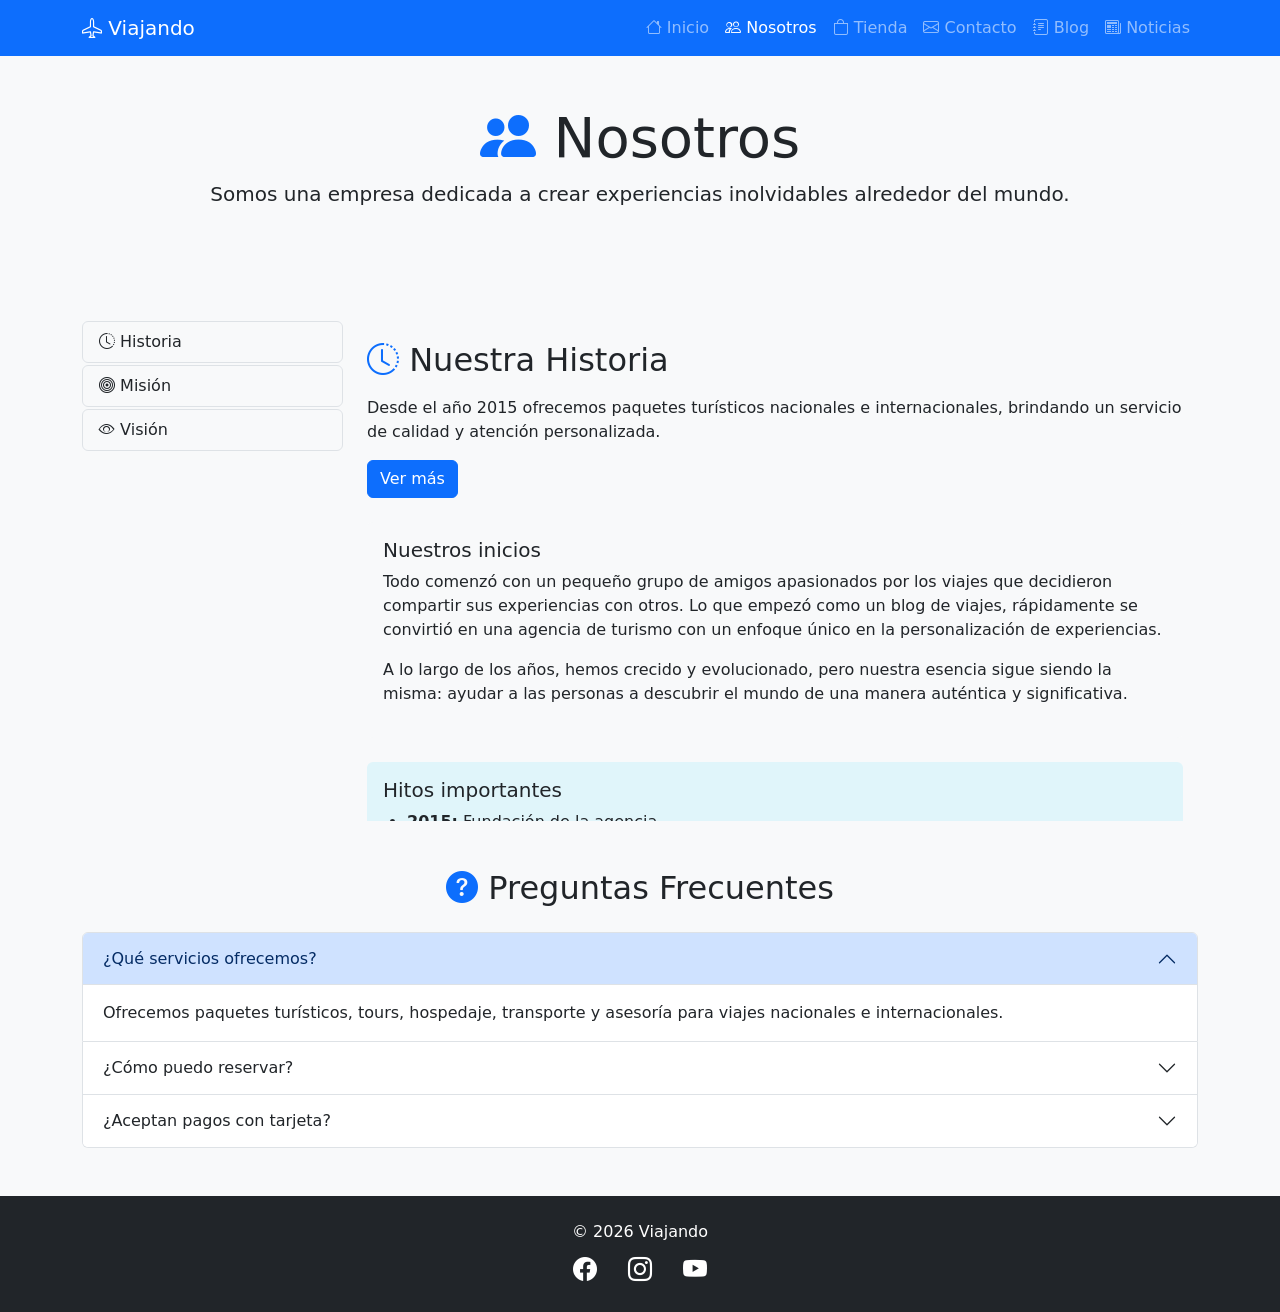
==== commit 0a48ffd7: "Update nosotros.html" ====
--- a/nosotros.html
+++ b/nosotros.html
@@ -1,438 +1,363 @@
 <!doctype html>
 <html lang="es">
-  <head>
-    <meta charset="UTF-8" />
-    <meta name="viewport" content="width=device-width, initial-scale=1" />
+<head>
+    <meta charset="UTF-8">
+    <meta name="viewport" content="width=device-width, initial-scale=1">
 
     <title>Nosotros | Viajando</title>
 
-    <link
-      href="https://cdn.jsdelivr.net/npm/bootstrap@5.3.7/dist/css/bootstrap.min.css"
-      rel="stylesheet"
-    />
-
-    <link
-      rel="stylesheet"
-      href="https://cdn.jsdelivr.net/npm/bootstrap-icons@1.13.1/font/bootstrap-icons.min.css"
-    />
-
-    <link rel="stylesheet" href="styles/styles.css" />
-  </head>
-
-  <body>
+
+    <link href="https://cdn.jsdelivr.net/npm/bootstrap@5.3.7/dist/css/bootstrap.min.css" rel="stylesheet">
+
+
+    <link rel="stylesheet"
+          href="https://cdn.jsdelivr.net/npm/bootstrap-icons@1.13.1/font/bootstrap-icons.min.css">
+
+
+    <link rel="stylesheet" href="styles/styles.css">
+
+</head>
+
+<body>
+
     <nav class="navbar navbar-expand-lg navbar-dark bg-primary sticky-top">
-      <div class="container">
-        <a class="navbar-brand" href="index.html">
-          <i class="bi bi-airplane"></i>
-          Viajando
-        </a>
-
-        <button
-          class="navbar-toggler"
-          type="button"
-          data-bs-toggle="collapse"
-          data-bs-target="#menu"
-        >
-          <span class="navbar-toggler-icon"></span>
-        </button>
-
-        <div class="collapse navbar-collapse" id="menu">
-          <ul class="navbar-nav ms-auto">
-            <li class="nav-item">
-              <a class="nav-link" href="index.html">
-                <i class="bi bi-house"></i>
-                Inicio
-              </a>
-            </li>
-
-            <li class="nav-item">
-              <a class="nav-link active" href="nosotros.html">
-                <i class="bi bi-people"></i>
+        <div class="container">
+
+            <a class="navbar-brand" href="index.html">
+                <i class="bi bi-airplane"></i>
+                Viajando
+            </a>
+
+            <button class="navbar-toggler"
+                    type="button"
+                    data-bs-toggle="collapse"
+                    data-bs-target="#menu">
+                <span class="navbar-toggler-icon"></span>
+            </button>
+
+            <div class="collapse navbar-collapse" id="menu">
+                <ul class="navbar-nav ms-auto">
+                    <li class="nav-item">
+                        <a class="nav-link" href="index.html">
+                            <i class="bi bi-house"></i> Inicio
+                        </a>
+                    </li>
+                    <li class="nav-item">
+                        <a class="nav-link active" href="nosotros.html">
+                            <i class="bi bi-people"></i> Nosotros
+                        </a>
+                    </li>
+                    <li class="nav-item">
+                        <a class="nav-link" href="tienda.html">
+                            <i class="bi bi-bag"></i> Tienda
+                        </a>
+                    </li>
+                    <li class="nav-item">
+                        <a class="nav-link" href="contacto.html">
+                            <i class="bi bi-envelope"></i> Contacto
+                        </a>
+                    </li>
+                    <li class="nav-item">
+                        <a class="nav-link" href="blog.html">
+                            <i class="bi bi-journal-text"></i> Blog
+                        </a>
+                    </li>
+                    <li class="nav-item">
+                        <a class="nav-link" href="noticias.html">
+                            <i class="bi bi-newspaper"></i> Noticias
+                        </a>
+                    </li>
+                </ul>
+            </div>
+
+        </div>
+    </nav>
+
+    <section class="bg-light py-5 text-center">
+        <div class="container">
+            <h1 class="display-4">
+                <i class="bi bi-people-fill text-primary"></i>
                 Nosotros
-              </a>
-            </li>
-
-            <li class="nav-item">
-              <a class="nav-link" href="tienda.html">
-                <i class="bi bi-bag"></i>
-                Tienda
-              </a>
-            </li>
-
-            <li class="nav-item">
-              <a class="nav-link" href="contacto.html">
-                <i class="bi bi-envelope"></i>
-                Contacto
-              </a>
-            </li>
-
-            <li class="nav-item">
-              <a class="nav-link" href="blog.html">
-                <i class="bi bi-journal-text"></i>
-                Blog
-              </a>
-            </li>
-
-            <li class="nav-item">
-              <a class="nav-link" href="noticias.html">
-                <i class="bi bi-newspaper"></i>
-                Noticias
-              </a>
-            </li>
-          </ul>
+            </h1>
+            <p class="lead">
+                Somos una empresa dedicada a crear experiencias inolvidables alrededor del mundo.
+            </p>
         </div>
-      </div>
-    </nav>
-
-    <section class="bg-light py-5 text-center">
-      <div class="container">
-        <h1 class="display-4">
-          <i class="bi bi-people-fill text-primary"></i>
-          Nosotros
-        </h1>
-
-        <p class="lead">
-          Somos una empresa dedicada a crear experiencias inolvidables alrededor
-          del mundo.
-        </p>
-      </div>
     </section>
 
     <div class="container my-5">
-      <div class="row">
-        <div class="col-md-3">
-          <div class="nav nav-pills flex-column sticky-top pt-3">
-            <a class="nav-link active" href="#historia">
-              <i class="bi bi-clock-history"></i>
-              Historia
-            </a>
-
-            <a class="nav-link" href="#mision">
-              <i class="bi bi-bullseye"></i>
-              Misión
-            </a>
-
-            <a class="nav-link" href="#vision">
-              <i class="bi bi-eye"></i>
-              Visión
-            </a>
-          </div>
+        <div class="row">
+
+
+            <div class="col-md-3">
+                <div id="menuNosotros" class="nav nav-pills flex-column menu-fijo">
+                    <a class="nav-link" id="link-historia" href="#historia-seccion">
+                        <i class="bi bi-clock-history"></i> Historia
+                    </a>
+                    <a class="nav-link" id="link-mision" href="#mision-seccion">
+                        <i class="bi bi-bullseye"></i> Misión
+                    </a>
+                    <a class="nav-link" id="link-vision" href="#vision-seccion">
+                        <i class="bi bi-eye"></i> Visión
+                    </a>
+                </div>
+            </div>
+
+
+            <div class="col-md-9">
+                <div class="contenido-wrapper scroll-area">
+
+
+                    <div class="seccion" id="historia-seccion">
+                        <h2>
+                            <i class="bi bi-clock-history text-primary"></i>
+                            Nuestra Historia
+                        </h2>
+
+                        <p>
+                            Desde el año 2015 ofrecemos paquetes turísticos nacionales e internacionales,
+                            brindando un servicio de calidad y atención personalizada.
+                        </p>
+
+
+                        <button class="btn btn-primary"
+                                data-bs-toggle="collapse"
+                                data-bs-target="#collapseHistoria">
+                            Ver más
+                        </button>
+
+                        <div class="collapse mt-3" id="collapseHistoria">
+                            <div class="card card-body">
+                                Hemos ayudado a miles de viajeros a conocer destinos como Brasil,
+                                Punta Cana, Miami, Cancún y muchos lugares más.
+                            </div>
+                        </div>
+
+
+                        <div class="mt-4 p-3 bg-light rounded">
+                            <h5>Nuestros inicios</h5>
+                            <p>
+                                Todo comenzó con un pequeño grupo de amigos apasionados por los viajes
+                                que decidieron compartir sus experiencias con otros. Lo que empezó como
+                                un blog de viajes, rápidamente se convirtió en una agencia de turismo
+                                con un enfoque único en la personalización de experiencias.
+                            </p>
+                            <p>
+                                A lo largo de los años, hemos crecido y evolucionado, pero nuestra esencia
+                                sigue siendo la misma: ayudar a las personas a descubrir el mundo de una
+                                manera auténtica y significativa.
+                            </p>
+                        </div>
+
+                        <div class="mt-4 p-3 bg-info bg-opacity-10 rounded">
+                            <h5>Hitos importantes</h5>
+                            <ul>
+                                <li><strong>2015:</strong> Fundación de la agencia</li>
+                                <li><strong>2017:</strong> Primer viaje internacional organizado</li>
+                                <li><strong>2019:</strong> Alianza con hoteles de lujo en el Caribe</li>
+                                <li><strong>2022:</strong> Lanzamiento de nuestra plataforma digital</li>
+                                <li><strong>2024:</strong> Más de 10,000 viajeros satisfechos</li>
+                            </ul>
+                        </div>
+
+                        <div class="mt-4 p-3 bg-success bg-opacity-10 rounded">
+                            <h5>Testimonios</h5>
+                            <blockquote class="blockquote">
+                                <p>
+                                    "Viajando transformó mi forma de ver el mundo. Cada viaje está
+                                    cuidadosamente planeado y supera todas las expectativas."
+                                </p>
+                                <footer class="blockquote-footer">María González, cliente desde 2018</footer>
+                            </blockquote>
+                            <blockquote class="blockquote mt-3">
+                                <p>
+                                    "La atención personalizada y el detalle en cada itinerario hacen
+                                    que Viajando sea mi única opción para viajar."
+                                </p>
+                                <footer class="blockquote-footer">Carlos Rodríguez, cliente desde 2020</footer>
+                            </blockquote>
+                        </div>
+                    </div>
+
+
+                    <div class="seccion" id="mision-seccion">
+                        <h2>
+                            <i class="bi bi-bullseye text-success"></i>
+                            Nuestra Misión
+                        </h2>
+
+                        <p>
+                            Brindar experiencias únicas mediante paquetes turísticos accesibles,
+                            seguros y personalizados.
+                        </p>
+
+                        <div class="mt-4 p-3 bg-primary bg-opacity-10 rounded">
+                            <h5>Nuestros valores</h5>
+                            <div class="row">
+                                <div class="col-md-6">
+                                    <h6><i class="bi bi-check-circle-fill text-success"></i> Calidad</h6>
+                                    <p>Seleccionamos cuidadosamente cada proveedor para garantizar la mejor experiencia.</p>
+                                </div>
+                                <div class="col-md-6">
+                                    <h6><i class="bi bi-shield-fill-check text-success"></i> Seguridad</h6>
+                                    <p>La seguridad de nuestros viajeros es nuestra máxima prioridad.</p>
+                                </div>
+                                <div class="col-md-6 mt-2">
+                                    <h6><i class="bi bi-heart-fill text-success"></i> Pasión</h6>
+                                    <p>Amamos lo que hacemos y eso se refleja en cada viaje que organizamos.</p>
+                                </div>
+                                <div class="col-md-6 mt-2">
+                                    <h6><i class="bi bi-people-fill text-success"></i> Compromiso</h6>
+                                    <p>Nos comprometemos a superar las expectativas de nuestros clientes.</p>
+                                </div>
+                            </div>
+                        </div>
+
+                        <div class="mt-4 p-3 bg-warning bg-opacity-10 rounded">
+                            <h5>Nuestro compromiso</h5>
+                            <p>
+                                En Viajando, no solo vendemos viajes; creamos experiencias que perduran en
+                                el tiempo. Cada itinerario está diseñado pensando en los intereses y
+                                necesidades específicas de cada viajero, asegurando que cada destino sea
+                                descubierto de manera única y personal.
+                            </p>
+                            <p>
+                                Además, estamos comprometidos con el turismo sostenible y el respeto por
+                                las culturas locales que visitamos.
+                            </p>
+                        </div>
+                    </div>
+
+  
+                    <div class="seccion" id="vision-seccion">
+                        <h2>
+                            <i class="bi bi-eye text-danger"></i>
+                            Nuestra Visión
+                        </h2>
+
+                        <p>
+                            Ser la agencia de viajes líder del Perú ofreciendo servicios innovadores
+                            y de alta calidad.
+                        </p>
+
+                        <div class="mt-4 p-3 bg-danger bg-opacity-10 rounded">
+                            <h5>Metas a futuro</h5>
+                            <ul>
+                                <li><strong>2026:</strong> Expandir nuestras operaciones a 5 países de Sudamérica</li>
+                                <li><strong>2027:</strong> Desarrollar una app móvil con realidad aumentada</li>
+                                <li><strong>2028:</strong> Establecer alianzas con comunidades locales para turismo sostenible</li>
+                                <li><strong>2030:</strong> Ser reconocidos como la mejor agencia de viajes de Latinoamérica</li>
+                            </ul>
+                        </div>
+
+                        <div class="mt-4 p-3 bg-secondary bg-opacity-10 rounded">
+                            <h5>Innovación tecnológica</h5>
+                            <p>
+                                Estamos invirtiendo en tecnología de vanguardia para ofrecer experiencias
+                                inmersivas a nuestros viajeros. Desde realidad virtual para explorar
+                                destinos antes de viajar, hasta inteligencia artificial para recomendar
+                                itinerarios personalizados.
+                            </p>
+                            <p>
+                                Nuestro objetivo es combinar la calidez del servicio humano con la
+                                eficiencia de la tecnología moderna.
+                            </p>
+                        </div>
+
+                        <div class="mt-4 p-3 bg-primary bg-opacity-10 rounded">
+                            <h5>Compromiso ambiental</h5>
+                            <p>
+                                En Viajando, creemos en el turismo responsable. Por eso, compensamos la
+                                huella de carbono de todos nuestros viajes y trabajamos con proveedores
+                                que comparten nuestros valores de sostenibilidad.
+                            </p>
+                            <p>
+                                Hemos plantado más de 5,000 árboles en colaboración con comunidades locales
+                                y seguimos comprometidos con proteger los destinos que amamos.
+                            </p>
+                        </div>
+                    </div>
+
+                </div>
+            </div>
+
         </div>
-
-        <div class="col-md-9">
-          <section id="historia" class="mb-5">
-            <h2>
-              <i class="bi bi-clock-history text-primary"></i>
-              Nuestra Historia
-            </h2>
-
-            <p>
-              Desde el año 2015 ofrecemos paquetes turísticos nacionales e
-              internacionales, brindando un servicio de calidad y atención
-              personalizada.
-            </p>
-
-            <button
-              class="btn btn-primary"
-              data-bs-toggle="collapse"
-              data-bs-target="#collapseHistoria"
-            >
-              Ver más
-            </button>
-
-            <div class="collapse mt-3" id="collapseHistoria">
-              <div class="card card-body">
-                Hemos ayudado a miles de viajeros a conocer destinos como
-                Brasil, Punta Cana, Miami, Cancún y muchos lugares más.
-              </div>
-            </div>
-
-            <div class="mt-4 p-3 bg-light rounded">
-              <h5>Nuestros inicios</h5>
-              <p>
-                Todo comenzó con un pequeño grupo de amigos apasionados por los
-                viajes que decidieron compartir sus experiencias con otros. Lo
-                que empezó como un blog de viajes, rápidamente se convirtió en
-                una agencia de turismo con un enfoque único en la
-                personalización de experiencias.
-              </p>
-              <p>
-                A lo largo de los años, hemos crecido y evolucionado, pero
-                nuestra esencia sigue siendo la misma: ayudar a las personas a
-                descubrir el mundo de una manera auténtica y significativa.
-              </p>
-            </div>
-
-            <div class="mt-4 p-3 bg-info bg-opacity-10 rounded">
-              <h5>Hitos importantes</h5>
-              <ul>
-                <li><strong>2015:</strong> Fundación de la agencia</li>
-                <li>
-                  <strong>2017:</strong> Primer viaje internacional organizado
-                </li>
-                <li>
-                  <strong>2019:</strong> Alianza con hoteles de lujo en el
-                  Caribe
-                </li>
-                <li>
-                  <strong>2022:</strong> Lanzamiento de nuestra plataforma
-                  digital
-                </li>
-                <li>
-                  <strong>2024:</strong> Más de 10,000 viajeros satisfechos
-                </li>
-              </ul>
-            </div>
-
-            <div class="mt-4 p-3 bg-success bg-opacity-10 rounded">
-              <h5>Testimonios</h5>
-              <blockquote class="blockquote">
-                <p>
-                  "Viajando transformó mi forma de ver el mundo. Cada viaje está
-                  cuidadosamente planeado y supera todas las expectativas."
-                </p>
-                <footer class="blockquote-footer">
-                  María González, cliente desde 2018
-                </footer>
-              </blockquote>
-              <blockquote class="blockquote mt-3">
-                <p>
-                  "La atención personalizada y el detalle en cada itinerario
-                  hacen que Viajando sea mi única opción para viajar."
-                </p>
-                <footer class="blockquote-footer">
-                  Carlos Rodríguez, cliente desde 2020
-                </footer>
-              </blockquote>
-            </div>
-          </section>
-
-          <section id="mision" class="mb-5">
-            <h2>
-              <i class="bi bi-bullseye text-success"></i>
-              Nuestra Misión
-            </h2>
-
-            <p>
-              Brindar experiencias únicas mediante paquetes turísticos
-              accesibles, seguros y personalizados.
-            </p>
-
-            <div class="mt-4 p-3 bg-primary bg-opacity-10 rounded">
-              <h5>Nuestros valores</h5>
-              <div class="row">
-                <div class="col-md-6">
-                  <h6>
-                    <i class="bi bi-check-circle-fill text-success"></i>
-                    Calidad
-                  </h6>
-                  <p>
-                    Seleccionamos cuidadosamente cada proveedor para garantizar
-                    la mejor experiencia.
-                  </p>
-                </div>
-                <div class="col-md-6">
-                  <h6>
-                    <i class="bi bi-shield-fill-check text-success"></i>
-                    Seguridad
-                  </h6>
-                  <p>
-                    La seguridad de nuestros viajeros es nuestra máxima
-                    prioridad.
-                  </p>
-                </div>
-                <div class="col-md-6 mt-2">
-                  <h6><i class="bi bi-heart-fill text-success"></i> Pasión</h6>
-                  <p>
-                    Amamos lo que hacemos y eso se refleja en cada viaje que
-                    organizamos.
-                  </p>
-                </div>
-                <div class="col-md-6 mt-2">
-                  <h6>
-                    <i class="bi bi-people-fill text-success"></i> Compromiso
-                  </h6>
-                  <p>
-                    Nos comprometemos a superar las expectativas de nuestros
-                    clientes.
-                  </p>
-                </div>
-              </div>
-            </div>
-
-            <div class="mt-4 p-3 bg-warning bg-opacity-10 rounded">
-              <h5>Nuestro compromiso</h5>
-              <p>
-                En Viajando, no solo vendemos viajes; creamos experiencias que
-                perduran en el tiempo. Cada itinerario está diseñado pensando en
-                los intereses y necesidades específicas de cada viajero,
-                asegurando que cada destino sea descubierto de manera única y
-                personal.
-              </p>
-              <p>
-                Además, estamos comprometidos con el turismo sostenible y el
-                respeto por las culturas locales que visitamos.
-              </p>
-            </div>
-          </section>
-
-          <section id="vision">
-            <h2>
-              <i class="bi bi-eye text-danger"></i>
-              Nuestra Visión
-            </h2>
-
-            <p>
-              Ser la agencia de viajes líder del Perú ofreciendo servicios
-              innovadores y de alta calidad.
-            </p>
-            <div class="mt-4 p-3 bg-danger bg-opacity-10 rounded">
-              <h5>Metas a futuro</h5>
-              <ul>
-                <li>
-                  <strong>2026:</strong> Expandir nuestras operaciones a 5
-                  países de Sudamérica
-                </li>
-                <li>
-                  <strong>2027:</strong> Desarrollar una app móvil con realidad
-                  aumentada
-                </li>
-                <li>
-                  <strong>2028:</strong> Establecer alianzas con comunidades
-                  locales para turismo sostenible
-                </li>
-                <li>
-                  <strong>2030:</strong> Ser reconocidos como la mejor agencia
-                  de viajes de Latinoamérica
-                </li>
-              </ul>
-            </div>
-
-            <div class="mt-4 p-3 bg-secondary bg-opacity-10 rounded">
-              <h5>Innovación tecnológica</h5>
-              <p>
-                Estamos invirtiendo en tecnología de vanguardia para ofrecer
-                experiencias inmersivas a nuestros viajeros. Desde realidad
-                virtual para explorar destinos antes de viajar, hasta
-                inteligencia artificial para recomendar itinerarios
-                personalizados.
-              </p>
-              <p>
-                Nuestro objetivo es combinar la calidez del servicio humano con
-                la eficiencia de la tecnología moderna.
-              </p>
-            </div>
-
-            <div class="mt-4 p-3 bg-primary bg-opacity-10 rounded">
-              <h5>Compromiso ambiental</h5>
-              <p>
-                En Viajando, creemos en el turismo responsable. Por eso,
-                compensamos la huella de carbono de todos nuestros viajes y
-                trabajamos con proveedores que comparten nuestros valores de
-                sostenibilidad.
-              </p>
-              <p>
-                Hemos plantado más de 5,000 árboles en colaboración con
-                comunidades locales y seguimos comprometidos con proteger los
-                destinos que amamos.
-              </p>
-            </div>
-          </section>
+    </div>
+
+
+    <section class="container my-5">
+        <h2 class="text-center mb-4">
+            <i class="bi bi-question-circle-fill text-primary"></i>
+            Preguntas Frecuentes
+        </h2>
+
+        <div class="accordion" id="faq">
+            <div class="accordion-item">
+                <h2 class="accordion-header">
+                    <button class="accordion-button"
+                            data-bs-toggle="collapse"
+                            data-bs-target="#uno">
+                        ¿Qué servicios ofrecemos?
+                    </button>
+                </h2>
+                <div id="uno"
+                     class="accordion-collapse collapse show"
+                     data-bs-parent="#faq">
+                    <div class="accordion-body">
+                        Ofrecemos paquetes turísticos, tours, hospedaje,
+                        transporte y asesoría para viajes nacionales e internacionales.
+                    </div>
+                </div>
+            </div>
+
+            <div class="accordion-item">
+                <h2 class="accordion-header">
+                    <button class="accordion-button collapsed"
+                            data-bs-toggle="collapse"
+                            data-bs-target="#dos">
+                        ¿Cómo puedo reservar?
+                    </button>
+                </h2>
+                <div id="dos"
+                     class="accordion-collapse collapse"
+                     data-bs-parent="#faq">
+                    <div class="accordion-body">
+                        Puede reservar desde nuestra página web o visitando
+                        cualquiera de nuestras oficinas.
+                    </div>
+                </div>
+            </div>
+
+            <div class="accordion-item">
+                <h2 class="accordion-header">
+                    <button class="accordion-button collapsed"
+                            data-bs-toggle="collapse"
+                            data-bs-target="#tres">
+                        ¿Aceptan pagos con tarjeta?
+                    </button>
+                </h2>
+                <div id="tres"
+                     class="accordion-collapse collapse"
+                     data-bs-parent="#faq">
+                    <div class="accordion-body">
+                        Sí. Aceptamos tarjetas Visa, Mastercard,
+                        transferencias bancarias y billeteras digitales.
+                    </div>
+                </div>
+            </div>
         </div>
-      </div>
-    </div>
-
-    <section class="container my-5">
-      <h2 class="text-center mb-4">
-        <i class="bi bi-question-circle-fill text-primary"></i>
-
-        Preguntas Frecuentes
-      </h2>
-
-      <div class="accordion" id="faq">
-        <div class="accordion-item">
-          <h2 class="accordion-header">
-            <button
-              class="accordion-button"
-              data-bs-toggle="collapse"
-              data-bs-target="#uno"
-            >
-              ¿Qué servicios ofrecemos?
-            </button>
-          </h2>
-
-          <div
-            id="uno"
-            class="accordion-collapse collapse show"
-            data-bs-parent="#faq"
-          >
-            <div class="accordion-body">
-              Ofrecemos paquetes turísticos, tours, hospedaje, transporte y
-              asesoría para viajes nacionales e internacionales.
-            </div>
-          </div>
-        </div>
-
-        <div class="accordion-item">
-          <h2 class="accordion-header">
-            <button
-              class="accordion-button collapsed"
-              data-bs-toggle="collapse"
-              data-bs-target="#dos"
-            >
-              ¿Cómo puedo reservar?
-            </button>
-          </h2>
-
-          <div
-            id="dos"
-            class="accordion-collapse collapse"
-            data-bs-parent="#faq"
-          >
-            <div class="accordion-body">
-              Puede reservar desde nuestra página web o visitando cualquiera de
-              nuestras oficinas.
-            </div>
-          </div>
-        </div>
-
-        <div class="accordion-item">
-          <h2 class="accordion-header">
-            <button
-              class="accordion-button collapsed"
-              data-bs-toggle="collapse"
-              data-bs-target="#tres"
-            >
-              ¿Aceptan pagos con tarjeta?
-            </button>
-          </h2>
-
-          <div
-            id="tres"
-            class="accordion-collapse collapse"
-            data-bs-parent="#faq"
-          >
-            <div class="accordion-body">
-              Sí. Aceptamos tarjetas Visa, Mastercard, transferencias bancarias
-              y billeteras digitales.
-            </div>
-          </div>
-        </div>
-      </div>
     </section>
 
+
     <footer class="bg-dark text-white text-center p-4">
-      <p class="mb-2">© 2026 Viajando</p>
-
-      <i class="bi bi-facebook fs-4"></i>
-
-      <i class="bi bi-instagram fs-4 mx-3"></i>
-
-      <i class="bi bi-youtube fs-4"></i>
+        <p class="mb-2">© 2026 Viajando</p>
+        <i class="bi bi-facebook fs-4"></i>
+        <i class="bi bi-instagram fs-4 mx-3"></i>
+        <i class="bi bi-youtube fs-4"></i>
     </footer>
 
+
     <script src="https://cdn.jsdelivr.net/npm/bootstrap@5.3.7/dist/js/bootstrap.bundle.min.js"></script>
 
-   
-  </body>
+</body>
 </html>
--- a/styles/styles.css
+++ b/styles/styles.css
@@ -30,4 +30,127 @@
 
 .carousel-indicators .active {
     background-color: #0d6efd;
-}+}
+
+
+
+
+.menu-fijo {
+    position: sticky;
+    top: 80px;
+}
+
+#menuNosotros .nav-link {
+    color: #212529;
+    border: 1px solid #dee2e6;
+    border-radius: 0.375rem;
+    margin-bottom: 0.125rem;
+    cursor: pointer;
+    transition: all 0.3s ease;
+}
+
+#menuNosotros .nav-link:hover {
+    background-color: #e9ecef;
+}
+
+
+.scroll-area {
+    max-height: 500px;
+    overflow-y: auto;
+    padding-right: 15px;
+}
+
+
+.seccion {
+    display: none;
+    padding: 20px 0;
+    border-bottom: 1px solid #dee2e6;
+    animation: fadeIn 0.4s ease-in;
+}
+
+.seccion:last-child {
+    border-bottom: none;
+}
+
+.seccion:target {
+    display: block;
+}
+
+
+.contenido-wrapper:not(:has(:target)) .seccion:first-child {
+    display: block;
+}
+
+
+@keyframes fadeIn {
+    from {
+        opacity: 0;
+        transform: translateY(15px);
+    }
+    to {
+        opacity: 1;
+        transform: translateY(0);
+    }
+}
+
+
+.contenido-wrapper:has(#historia-seccion:target) #link-historia,
+.contenido-wrapper:not(:has(:target)) #link-historia {
+    background-color: #0d6efd;
+    color: white !important;
+    border-color: #0d6efd;
+}
+
+.contenido-wrapper:has(#mision-seccion:target) #link-mision {
+    background-color: #0d6efd;
+    color: white !important;
+    border-color: #0d6efd;
+}
+
+.contenido-wrapper:has(#vision-seccion:target) #link-vision {
+    background-color: #0d6efd;
+    color: white !important;
+    border-color: #0d6efd;
+}
+
+
+.seccion .accordion-button:not(.collapsed) {
+    background-color: #e7f1ff;
+    color: #0d6efd;
+}
+
+.seccion .accordion-button:focus {
+    box-shadow: 0 0 0 0.25rem rgba(13, 110, 253, 0.25);
+}
+
+
+@media (max-width: 768px) {
+    .menu-fijo {
+        position: relative;
+        top: 0;
+        margin-bottom: 20px;
+    }
+
+    .scroll-area {
+        max-height: 400px;
+    }
+}
+
+
+.seccion h2 {
+    margin-bottom: 1rem;
+}
+
+.seccion .bg-light,
+.seccion .bg-primary,
+.seccion .bg-danger {
+    border-radius: 0.5rem;
+}
+
+.seccion ul {
+    padding-left: 1.5rem;
+}
+
+.seccion ul li {
+    margin-bottom: 0.5rem;
+}
